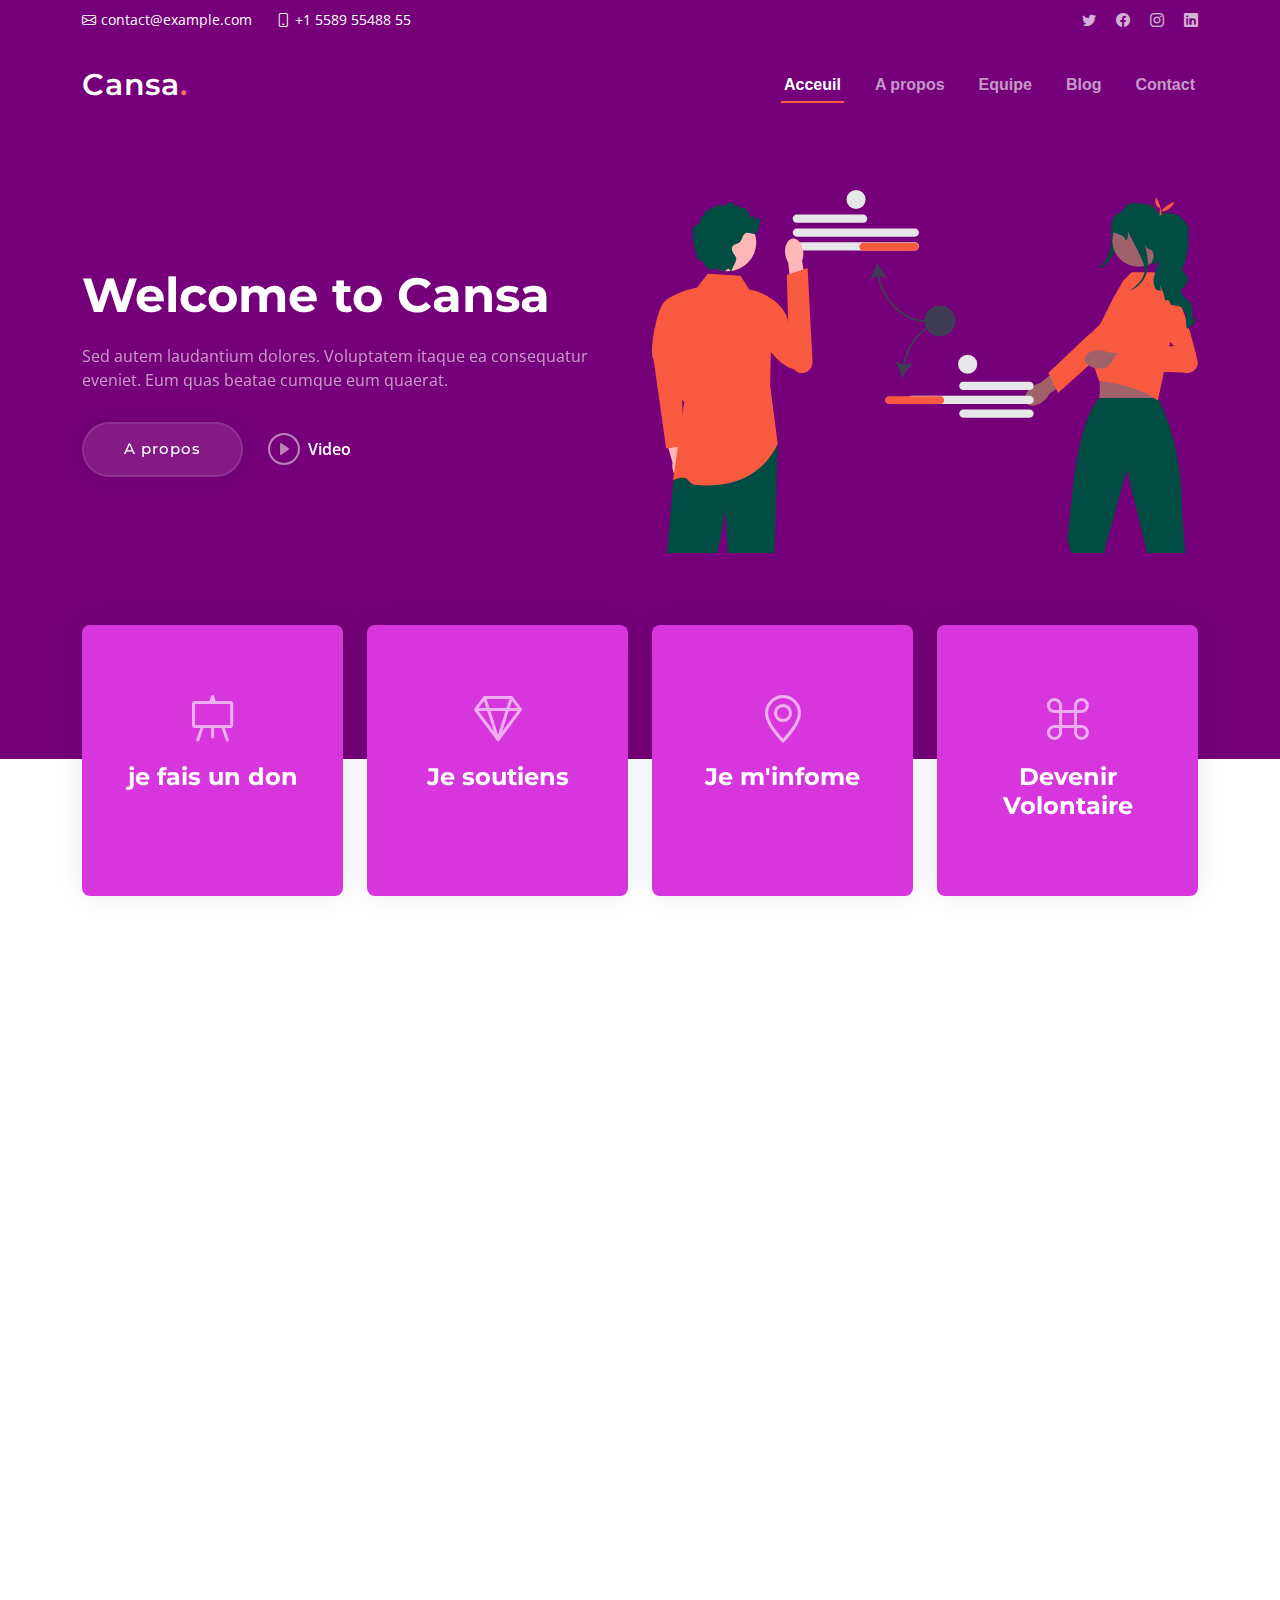
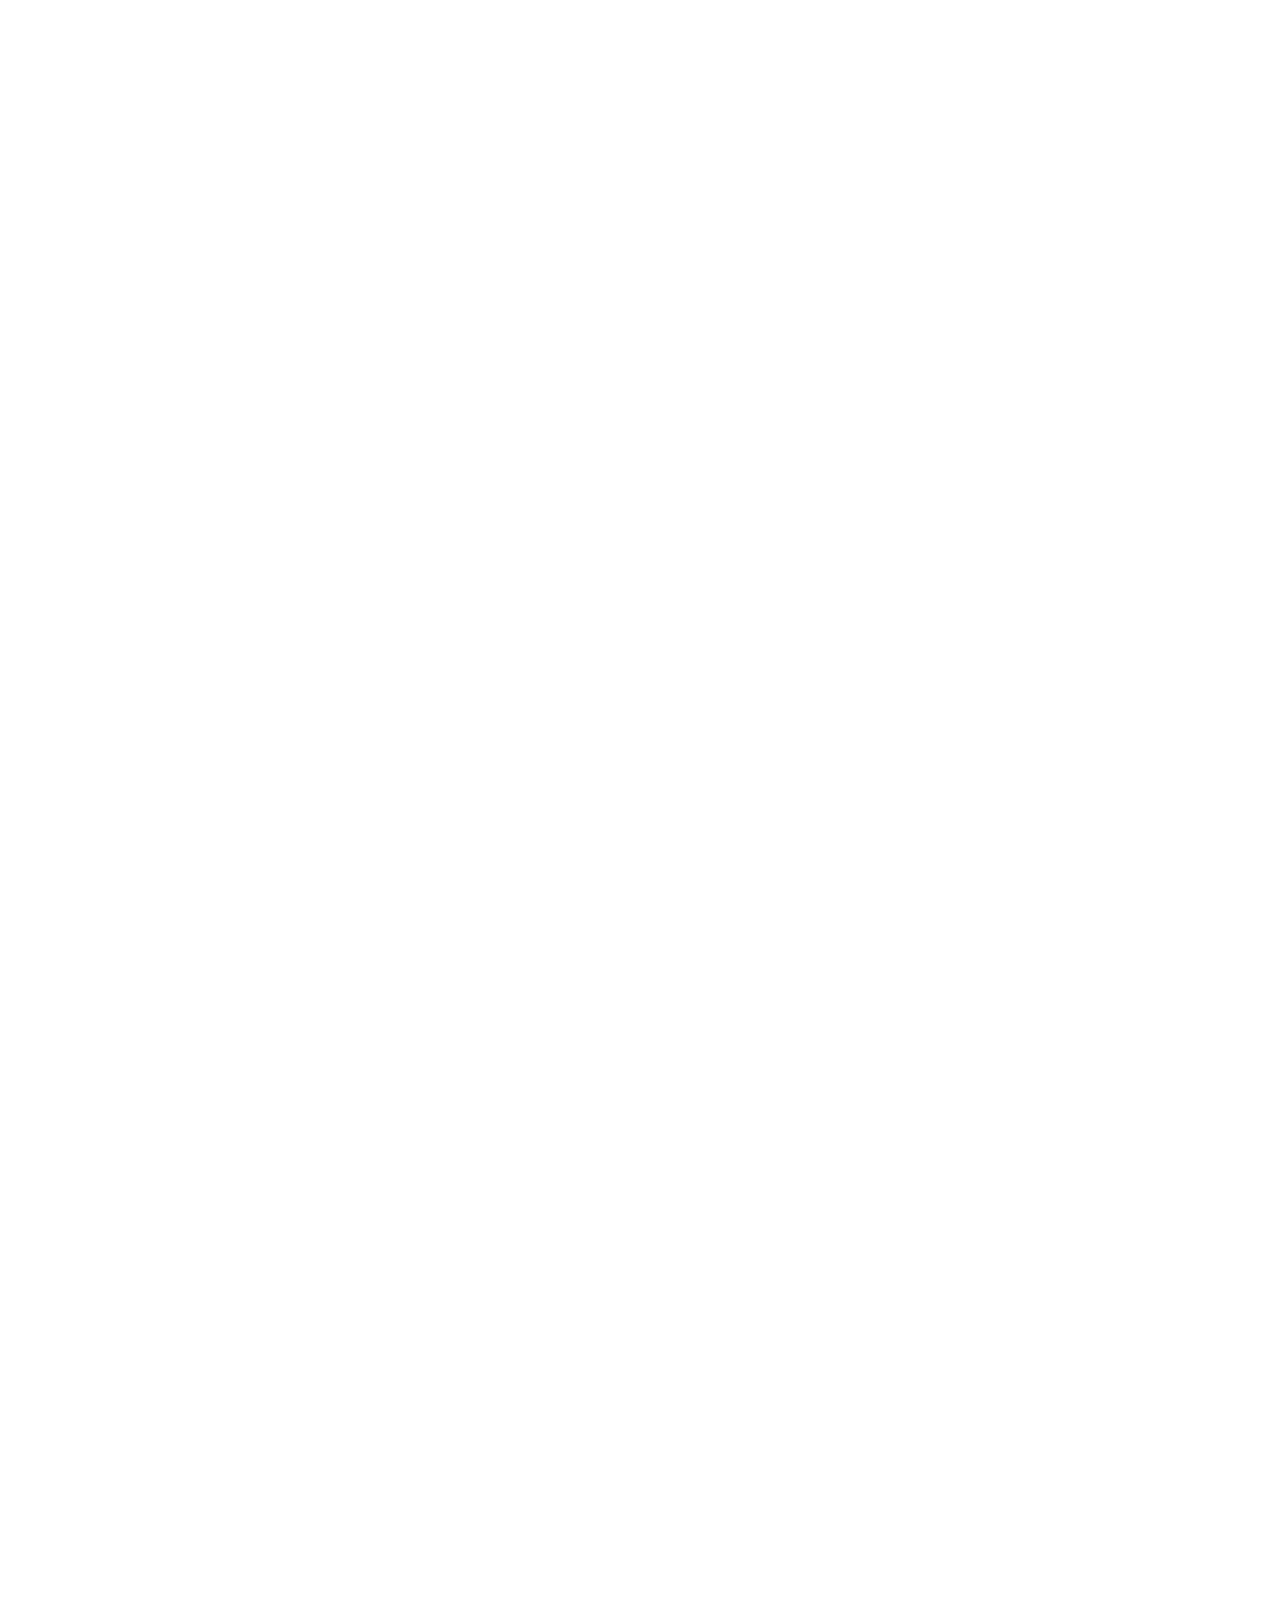
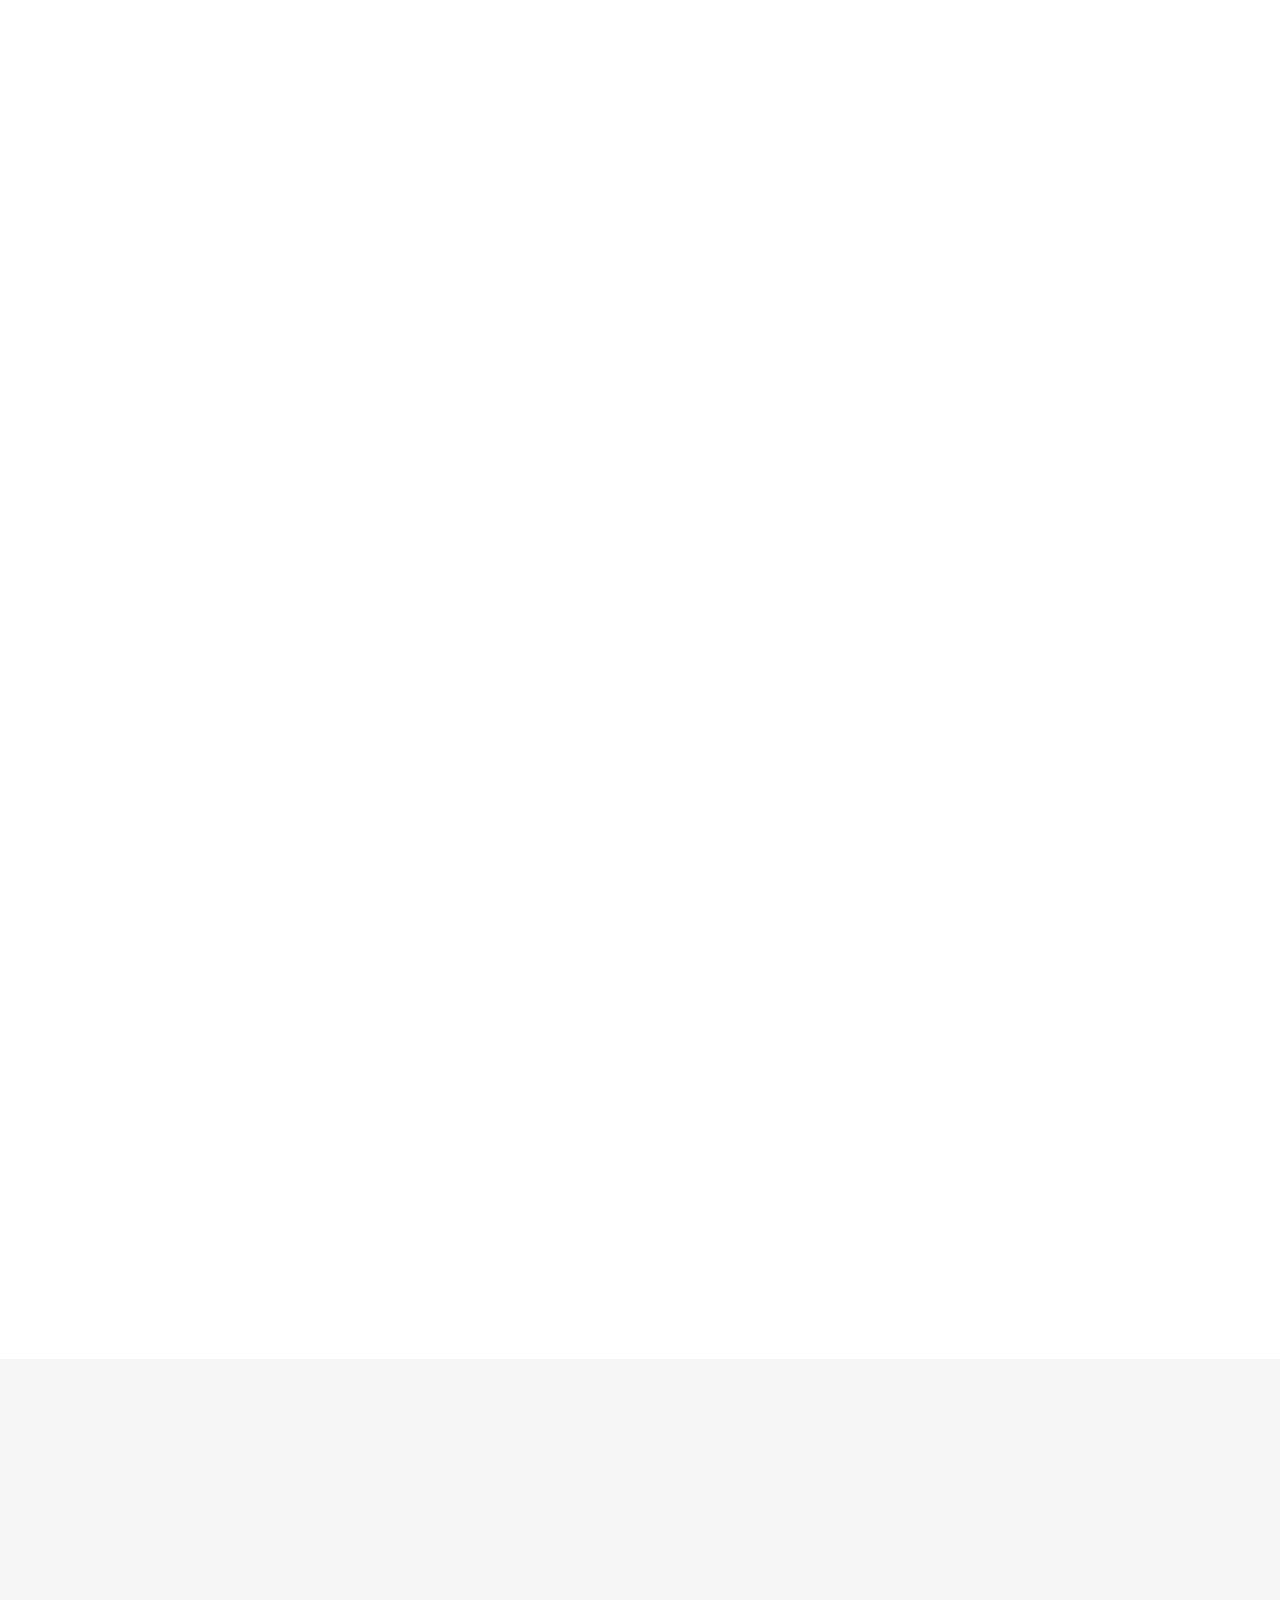
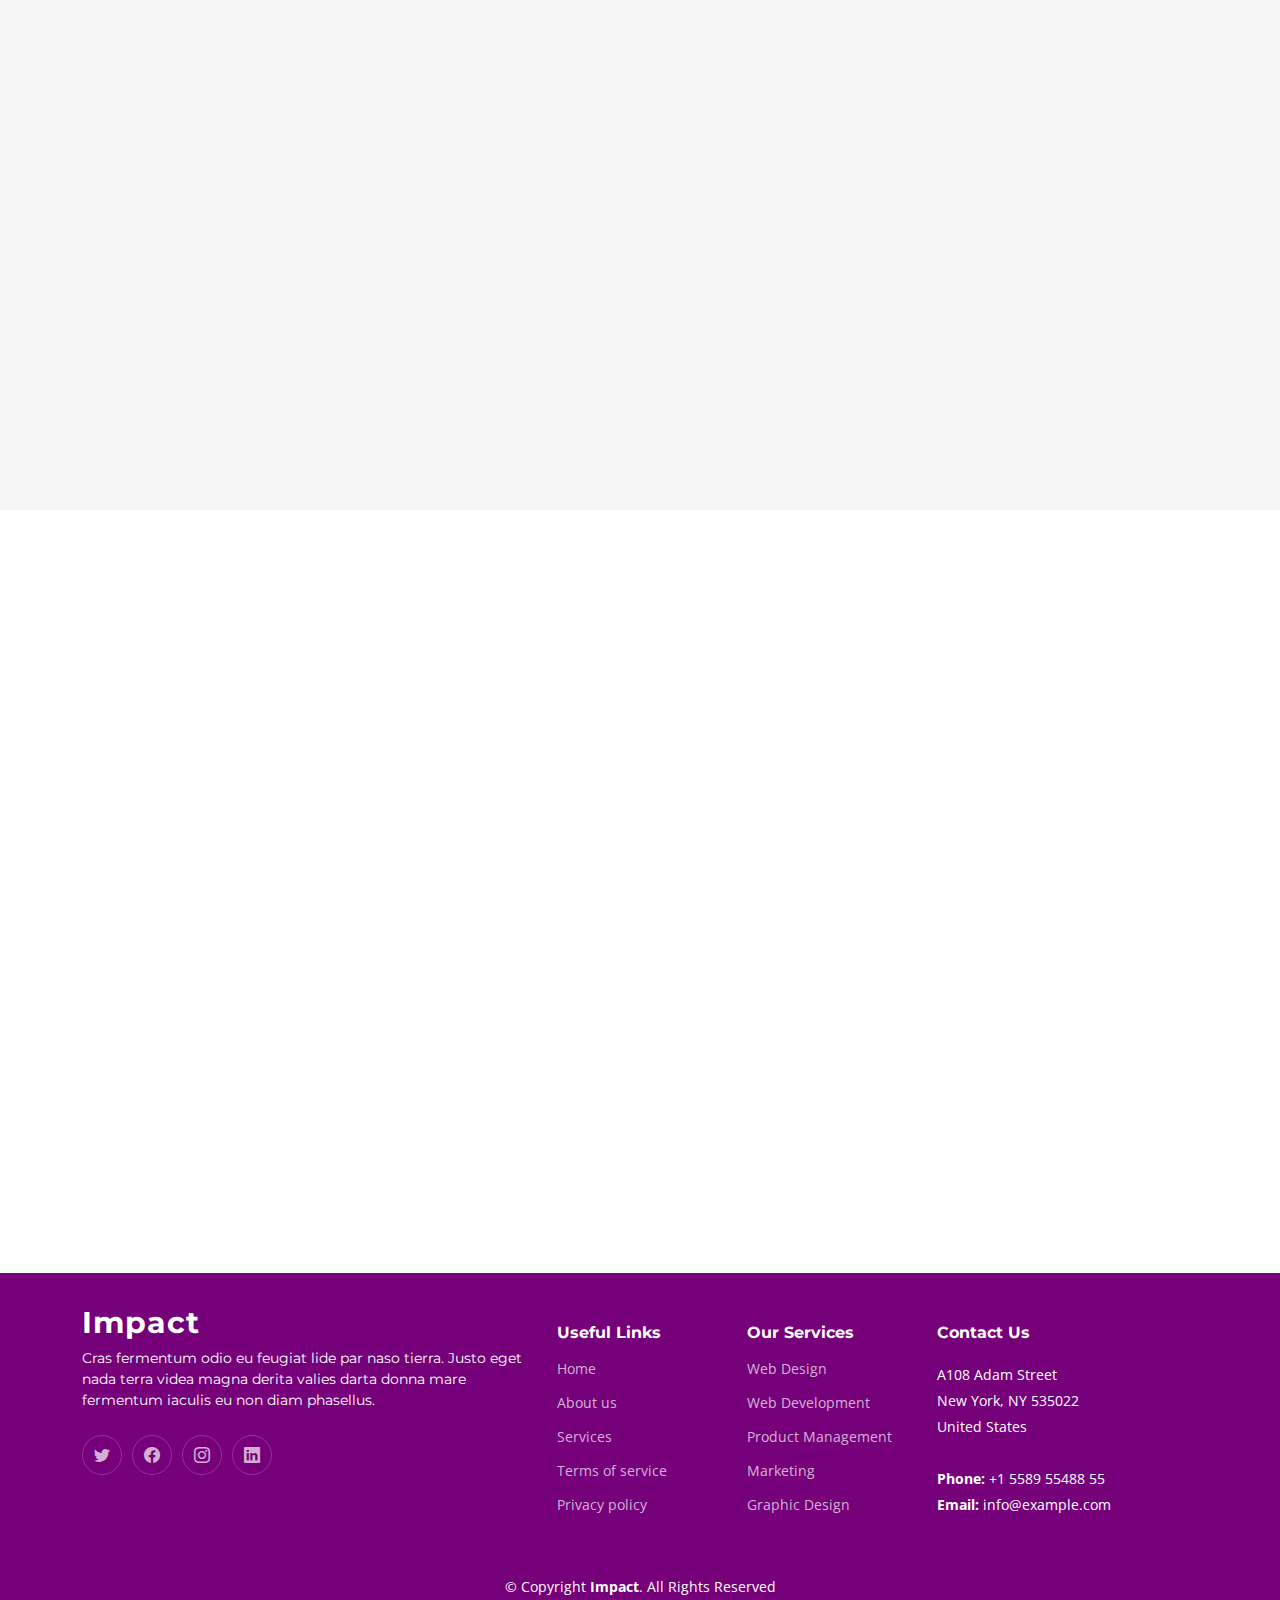
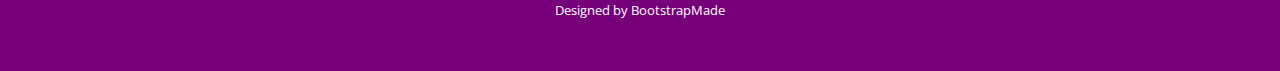
==== index.html @ a81fc1a3 "init" ====
<!DOCTYPE html>
<html lang="en">

<head>
  <meta charset="utf-8">
  <meta content="width=device-width, initial-scale=1.0" name="viewport">

  <title>cansa</title>
  <meta content="" name="description">
  <meta content="" name="keywords">

  <!-- Favicons -->
  <link href="assets/img/favicon.png" rel="icon">
  <link href="assets/img/apple-touch-icon.png" rel="apple-touch-icon">

  <!-- Google Fonts -->
  <link rel="preconnect" href="https://fonts.googleapis.com">
  <link rel="preconnect" href="https://fonts.gstatic.com" crossorigin>
  <link href="https://fonts.googleapis.com/css2?family=Open+Sans:ital,wght@0,300;0,400;0,500;0,600;0,700;1,300;1,400;1,600;1,700&family=Montserrat:ital,wght@0,300;0,400;0,500;0,600;0,700;1,300;1,400;1,500;1,600;1,700&family=Raleway:ital,wght@0,300;0,400;0,500;0,600;0,700;1,300;1,400;1,500;1,600;1,700&display=swap" rel="stylesheet">

  <!-- Vendor CSS Files -->
  <link href="assets/vendor/bootstrap/css/bootstrap.min.css" rel="stylesheet">
  <link href="assets/vendor/bootstrap-icons/bootstrap-icons.css" rel="stylesheet">
  <link href="assets/vendor/aos/aos.css" rel="stylesheet">
  <link href="assets/vendor/glightbox/css/glightbox.min.css" rel="stylesheet">
  <link href="assets/vendor/swiper/swiper-bundle.min.css" rel="stylesheet">

  <!-- Template Main CSS File -->
  <link href="assets/css/main.css" rel="stylesheet">

  <!-- =======================================================
  * Template Name: Impact - v1.1.1
  * Template URL: https://bootstrapmade.com/impact-bootstrap-business-website-template/
  * Author: BootstrapMade.com
  * License: https://bootstrapmade.com/license/
  ======================================================== -->
</head>

<body>

  <!-- ======= Header ======= -->
  <section id="topbar" class="topbar d-flex align-items-center">
    <div class="container d-flex justify-content-center justify-content-md-between">
      <div class="contact-info d-flex align-items-center">
        <i class="bi bi-envelope d-flex align-items-center"><a href="mailto:contact@example.com">contact@example.com</a></i>
        <i class="bi bi-phone d-flex align-items-center ms-4"><span>+1 5589 55488 55</span></i>
      </div>
      <div class="social-links d-none d-md-flex align-items-center">
        <a href="#" class="twitter"><i class="bi bi-twitter"></i></a>
        <a href="#" class="facebook"><i class="bi bi-facebook"></i></a>
        <a href="#" class="instagram"><i class="bi bi-instagram"></i></a>
        <a href="#" class="linkedin"><i class="bi bi-linkedin"></i></i></a>
      </div>
    </div>
  </section><!-- End Top Bar -->

  <header id="header" class="header d-flex align-items-center">

    <div class="container-fluid container-xl d-flex align-items-center justify-content-between">
      <a href="index.html" class="logo d-flex align-items-center">
        <!-- Uncomment the line below if you also wish to use an image logo -->
        <!-- <img src="assets/img/logo.png" alt=""> -->
        <h1>Cansa<span>.</span></h1>
      </a>
      <nav id="navbar" class="navbar">
        <ul>
          <li><a href="#hero">Acceuil</a></li>
          <li><a href="#about">A propos</a></li>
          <!-- <li><a href="#services">Services</a></li> -->
          <!-- <li><a href="#portfolio">Portfolio</a></li> -->
          <li><a href="#team">Equipe</a></li>
          <li><a href="blog.html">Blog</a></li>
          <!-- <li class="dropdown"><a href="#"><span>Drop Down</span> <i class="bi bi-chevron-down dropdown-indicator"></i></a>
            <ul>
              <li><a href="#">Drop Down 1</a></li>
              <li class="dropdown"><a href="#"><span>Deep Drop Down</span> <i class="bi bi-chevron-down dropdown-indicator"></i></a>
                <ul>
                  <li><a href="#">Deep Drop Down 1</a></li>
                  <li><a href="#">Deep Drop Down 2</a></li>
                  <li><a href="#">Deep Drop Down 3</a></li>
                  <li><a href="#">Deep Drop Down 4</a></li>
                  <li><a href="#">Deep Drop Down 5</a></li>
                </ul>
              </li>
              <li><a href="#">Drop Down 2</a></li>
              <li><a href="#">Drop Down 3</a></li>
              <li><a href="#">Drop Down 4</a></li>
            </ul>
          </li> -->
          <li><a href="#contact">Contact</a></li>
        </ul>
      </nav><!-- .navbar -->

      <i class="mobile-nav-toggle mobile-nav-show bi bi-list"></i>
      <i class="mobile-nav-toggle mobile-nav-hide d-none bi bi-x"></i>

    </div>
  </header>
  <!-- End Header -->
  <!-- End Header -->

  <!-- ======= Hero Section ======= -->
  <section id="hero" class="hero">
    <div class="container position-relative">
      <div class="row gy-5" data-aos="fade-in">
        <div class="col-lg-6 order-2 order-lg-1 d-flex flex-column justify-content-center text-center text-lg-start">
          <h2>Welcome to <span>Cansa</span></h2>
          <p>Sed autem laudantium dolores. Voluptatem itaque ea consequatur eveniet. Eum quas beatae cumque eum quaerat.</p>
          <div class="d-flex justify-content-center justify-content-lg-start">
            <a href="#about" class="btn-get-started">A propos</a>
            <a href="https://www.youtube.com/watch?v=LXb3EKWsInQ" class="glightbox btn-watch-video d-flex align-items-center"><i class="bi bi-play-circle"></i><span>Video</span></a>
          </div>
        </div>
        <div class="col-lg-6 order-1 order-lg-2">
          <img src="assets/img/hero-img.svg" class="img-fluid" alt="" data-aos="zoom-out" data-aos-delay="100">
        </div>
      </div>
    </div>

    <div class="icon-boxes position-relative">
      <div class="container position-relative">
        <div class="row gy-4 mt-5">

          <div class="col-xl-3 col-md-6" data-aos="fade-up" data-aos-delay="100">
            <div class="icon-box">
              <div class="icon"><i class="bi bi-easel"></i></div>
              <h4 class="title"><a href="" class="stretched-link">je fais un don</a></h4>
            </div>
          </div>
          <!--End Icon Box -->

          <div class="col-xl-3 col-md-6" data-aos="fade-up" data-aos-delay="200">
            <div class="icon-box">
              <div class="icon"><i class="bi bi-gem"></i></div>
              <h4 class="title"><a href="" class="stretched-link">Je soutiens </a></h4>
            </div>
          </div>
          <!--End Icon Box -->

          <div class="col-xl-3 col-md-6" data-aos="fade-up" data-aos-delay="300">
            <div class="icon-box">
              <div class="icon"><i class="bi bi-geo-alt"></i></div>
              <h4 class="title"><a href="" class="stretched-link">Je m'infome</a></h4>
            </div>
          </div>
          <!--End Icon Box -->

          <div class="col-xl-3 col-md-6" data-aos="fade-up" data-aos-delay="500">
            <div class="icon-box">
              <div class="icon"><i class="bi bi-command"></i></div>
              <h4 class="title"><a href="" class="stretched-link">Devenir Volontaire</a></h4>
            </div>
          </div>
          <!--End Icon Box -->

        </div>
      </div>
    </div>

    </div>
  </section>
  <!-- End Hero Section -->

  <main id="main">

    <!-- ======= About Us Section ======= -->
    <section id="about" class="about">
      <div class="container" data-aos="fade-up">

        <div class="section-header">
          <h2>A propos de nous </h2>
          <!-- <p>Aperiam dolorum et et wuia molestias qui eveniet numquam nihil porro incidunt dolores placeat sunt id nobis omnis tiledo stran delop</p> -->
        </div>

        <div class="row gy-4">
          <div class="col-lg-6">
            <h3>Voluptatem dignissimos provident quasi corporis</h3>
            <img src="assets/img/about.jpg" class="img-fluid rounded-4 mb-4" alt="">
            <p>Ut fugiat ut sunt quia veniam. Voluptate perferendis perspiciatis quod nisi et. Placeat debitis quia recusandae odit et consequatur voluptatem. Dignissimos pariatur consectetur fugiat voluptas ea.</p>
            <p>Temporibus nihil enim deserunt sed ea. Provident sit expedita aut cupiditate nihil vitae quo officia vel. Blanditiis eligendi possimus et in cum. Quidem eos ut sint rem veniam qui. Ut ut repellendus nobis tempore doloribus debitis explicabo similique sit. Accusantium sed ut omnis beatae neque deleniti repellendus.</p>
          </div>
          <div class="col-lg-6">
            <div class="content ps-0 ps-lg-5">
              <p class="fst-italic">
                Lorem ipsum dolor sit amet, consectetur adipiscing elit, sed do eiusmod tempor incididunt ut labore et dolore
                magna aliqua.
              </p>
              <ul>
                <li><i class="bi bi-check-circle-fill"></i> Ullamco laboris nisi ut aliquip ex ea commodo consequat.</li>
                <li><i class="bi bi-check-circle-fill"></i> Duis aute irure dolor in reprehenderit in voluptate velit.</li>
                <li><i class="bi bi-check-circle-fill"></i> Ullamco laboris nisi ut aliquip ex ea commodo consequat. Duis aute irure dolor in reprehenderit in voluptate trideta storacalaperda mastiro dolore eu fugiat nulla pariatur.</li>
              </ul>
              <p>
                Ullamco laboris nisi ut aliquip ex ea commodo consequat. Duis aute irure dolor in reprehenderit in voluptate
                velit esse cillum dolore eu fugiat nulla pariatur. Excepteur sint occaecat cupidatat non proident
              </p>

              <div class="position-relative mt-4">
                <img src="assets/img/about-2.jpg" class="img-fluid rounded-4" alt="">
                <a href="https://www.youtube.com/watch?v=LXb3EKWsInQ" class="glightbox play-btn"></a>
              </div>
            </div>
          </div>
        </div>

      </div>
    </section><!-- End About Us Section -->

    <!-- ======= Clients Section ======= -->
    <!-- <section id="clients" class="clients">
      <div class="container" data-aos="zoom-out">

        <div class="clients-slider swiper">
          <div class="swiper-wrapper align-items-center">
            <div class="swiper-slide"><img src="assets/img/clients/client-1.png" class="img-fluid" alt=""></div>
            <div class="swiper-slide"><img src="assets/img/clients/client-2.png" class="img-fluid" alt=""></div>
            <div class="swiper-slide"><img src="assets/img/clients/client-3.png" class="img-fluid" alt=""></div>
            <div class="swiper-slide"><img src="assets/img/clients/client-4.png" class="img-fluid" alt=""></div>
            <div class="swiper-slide"><img src="assets/img/clients/client-5.png" class="img-fluid" alt=""></div>
            <div class="swiper-slide"><img src="assets/img/clients/client-6.png" class="img-fluid" alt=""></div>
            <div class="swiper-slide"><img src="assets/img/clients/client-7.png" class="img-fluid" alt=""></div>
            <div class="swiper-slide"><img src="assets/img/clients/client-8.png" class="img-fluid" alt=""></div>
          </div>
        </div>

      </div>
    </section> -->
    <!-- End Clients Section -->

    <!-- ======= Stats Counter Section ======= -->
    <!-- <section id="stats-counter" class="stats-counter">
      <div class="container" data-aos="fade-up">

        <div class="row gy-4 align-items-center">

          <div class="col-lg-6">
            <img src="assets/img/stats-img.svg" alt="" class="img-fluid">
          </div>

          <div class="col-lg-6">

            <div class="stats-item d-flex align-items-center">
              <span data-purecounter-start="0" data-purecounter-end="232" data-purecounter-duration="1" class="purecounter"></span>
              <p><strong>Happy Clients</strong> consequuntur quae diredo para mesta</p>
            </div>
          

            <div class="stats-item d-flex align-items-center">
              <span data-purecounter-start="0" data-purecounter-end="521" data-purecounter-duration="1" class="purecounter"></span>
              <p><strong>Projects</strong> adipisci atque cum quia aut</p>
            </div>

            <div class="stats-item d-flex align-items-center">
              <span data-purecounter-start="0" data-purecounter-end="453" data-purecounter-duration="1" class="purecounter"></span>
              <p><strong>Hours Of Support</strong> aut commodi quaerat</p>
            </div>

          </div>

        </div>

      </div>
    </section> -->

    <!-- ======= Call To Action Section ======= -->
    <section id="call-to-action" class="call-to-action">
      <div class="container text-center" data-aos="zoom-out">
        <a href="https://www.youtube.com/watch?v=LXb3EKWsInQ" class="glightbox play-btn"></a>
        <h3>Call To Action</h3>
        <p> Duis aute irure dolor in reprehenderit in voluptate velit esse cillum dolore eu fugiat nulla pariatur. Excepteur sint occaecat cupidatat non proident, sunt in culpa qui officia deserunt mollit anim id est laborum.</p>
        <a class="cta-btn" href="#">Call To Action</a>
      </div>
    </section><!-- End Call To Action Section -->

    <!-- ======= Our Services Section ======= -->
    <!-- <section id="services" class="services sections-bg">
      <div class="container" data-aos="fade-up">

        <div class="section-header">
          <h2>Our Services</h2>
          <p>Aperiam dolorum et et wuia molestias qui eveniet numquam nihil porro incidunt dolores placeat sunt id nobis omnis tiledo stran delop</p>
        </div>

        <div class="row gy-4" data-aos="fade-up" data-aos-delay="100">

          <div class="col-lg-4 col-md-6">
            <div class="service-item  position-relative">
              <div class="icon">
                <i class="bi bi-activity"></i>
              </div>
              <h3>Nesciunt Mete</h3>
              <p>Provident nihil minus qui consequatur non omnis maiores. Eos accusantium minus dolores iure perferendis tempore et consequatur.</p>
              <a href="#" class="readmore stretched-link">Read more <i class="bi bi-arrow-right"></i></a>
            </div>
          </div>

          <div class="col-lg-4 col-md-6">
            <div class="service-item position-relative">
              <div class="icon">
                <i class="bi bi-broadcast"></i>
              </div>
              <h3>Eosle Commodi</h3>
              <p>Ut autem aut autem non a. Sint sint sit facilis nam iusto sint. Libero corrupti neque eum hic non ut nesciunt dolorem.</p>
              <a href="#" class="readmore stretched-link">Read more <i class="bi bi-arrow-right"></i></a>
            </div>
          </div>

          <div class="col-lg-4 col-md-6">
            <div class="service-item position-relative">
              <div class="icon">
                <i class="bi bi-easel"></i>
              </div>
              <h3>Ledo Markt</h3>
              <p>Ut excepturi voluptatem nisi sed. Quidem fuga consequatur. Minus ea aut. Vel qui id voluptas adipisci eos earum corrupti.</p>
              <a href="#" class="readmore stretched-link">Read more <i class="bi bi-arrow-right"></i></a>
            </div>
          </div>

          <div class="col-lg-4 col-md-6">
            <div class="service-item position-relative">
              <div class="icon">
                <i class="bi bi-bounding-box-circles"></i>
              </div>
              <h3>Asperiores Commodit</h3>
              <p>Non et temporibus minus omnis sed dolor esse consequatur. Cupiditate sed error ea fuga sit provident adipisci neque.</p>
              <a href="#" class="readmore stretched-link">Read more <i class="bi bi-arrow-right"></i></a>
            </div>
          </div>

          <div class="col-lg-4 col-md-6">
            <div class="service-item position-relative">
              <div class="icon">
                <i class="bi bi-calendar4-week"></i>
              </div>
              <h3>Velit Doloremque</h3>
              <p>Cumque et suscipit saepe. Est maiores autem enim facilis ut aut ipsam corporis aut. Sed animi at autem alias eius labore.</p>
              <a href="#" class="readmore stretched-link">Read more <i class="bi bi-arrow-right"></i></a>
            </div>
          </div>

          <div class="col-lg-4 col-md-6">
            <div class="service-item position-relative">
              <div class="icon">
                <i class="bi bi-chat-square-text"></i>
              </div>
              <h3>Dolori Architecto</h3>
              <p>Hic molestias ea quibusdam eos. Fugiat enim doloremque aut neque non et debitis iure. Corrupti recusandae ducimus enim.</p>
              <a href="#" class="readmore stretched-link">Read more <i class="bi bi-arrow-right"></i></a>
            </div>
          </div>

        </div>

      </div>
    </section> -->
    <!-- End Our Services Section -->

    <!-- ======= Testimonials Section ======= -->
    <section id="testimonials" class="testimonials">
      <div class="container" data-aos="fade-up">

        <div class="section-header">
          <h2>Témoignages</h2>
          <p>Voluptatem quibusdam ut ullam perferendis repellat non ut consequuntur est eveniet deleniti fignissimos eos quam</p>
        </div>

        <div class="slides-3 swiper" data-aos="fade-up" data-aos-delay="100">
          <div class="swiper-wrapper">

            <div class="swiper-slide">
              <div class="testimonial-wrap">
                <div class="testimonial-item">
                  <div class="d-flex align-items-center">
                    <img src="assets/img/testimonials/testimonials-1.jpg" class="testimonial-img flex-shrink-0" alt="">
                    <div>
                      <h3>Saul Goodman</h3>
                      <h4>Ceo &amp; Founder</h4>
                      <div class="stars">
                        <i class="bi bi-star-fill"></i><i class="bi bi-star-fill"></i><i class="bi bi-star-fill"></i><i class="bi bi-star-fill"></i><i class="bi bi-star-fill"></i>
                      </div>
                    </div>
                  </div>
                  <p>
                    <i class="bi bi-quote quote-icon-left"></i>
                    Proin iaculis purus consequat sem cure digni ssim donec porttitora entum suscipit rhoncus. Accusantium quam, ultricies eget id, aliquam eget nibh et. Maecen aliquam, risus at semper.
                    <i class="bi bi-quote quote-icon-right"></i>
                  </p>
                </div>
              </div>
            </div><!-- End testimonial item -->

            <div class="swiper-slide">
              <div class="testimonial-wrap">
                <div class="testimonial-item">
                  <div class="d-flex align-items-center">
                    <img src="assets/img/testimonials/testimonials-2.jpg" class="testimonial-img flex-shrink-0" alt="">
                    <div>
                      <h3>Sara Wilsson</h3>
                      <h4>Designer</h4>
                      <div class="stars">
                        <i class="bi bi-star-fill"></i><i class="bi bi-star-fill"></i><i class="bi bi-star-fill"></i><i class="bi bi-star-fill"></i><i class="bi bi-star-fill"></i>
                      </div>
                    </div>
                  </div>
                  <p>
                    <i class="bi bi-quote quote-icon-left"></i>
                    Export tempor illum tamen malis malis eram quae irure esse labore quem cillum quid cillum eram malis quorum velit fore eram velit sunt aliqua noster fugiat irure amet legam anim culpa.
                    <i class="bi bi-quote quote-icon-right"></i>
                  </p>
                </div>
              </div>
            </div><!-- End testimonial item -->

            <div class="swiper-slide">
              <div class="testimonial-wrap">
                <div class="testimonial-item">
                  <div class="d-flex align-items-center">
                    <img src="assets/img/testimonials/testimonials-3.jpg" class="testimonial-img flex-shrink-0" alt="">
                    <div>
                      <h3>Jena Karlis</h3>
                      <h4>Store Owner</h4>
                      <div class="stars">
                        <i class="bi bi-star-fill"></i><i class="bi bi-star-fill"></i><i class="bi bi-star-fill"></i><i class="bi bi-star-fill"></i><i class="bi bi-star-fill"></i>
                      </div>
                    </div>
                  </div>
                  <p>
                    <i class="bi bi-quote quote-icon-left"></i>
                    Enim nisi quem export duis labore cillum quae magna enim sint quorum nulla quem veniam duis minim tempor labore quem eram duis noster aute amet eram fore quis sint minim.
                    <i class="bi bi-quote quote-icon-right"></i>
                  </p>
                </div>
              </div>
            </div><!-- End testimonial item -->

            <div class="swiper-slide">
              <div class="testimonial-wrap">
                <div class="testimonial-item">
                  <div class="d-flex align-items-center">
                    <img src="assets/img/testimonials/testimonials-4.jpg" class="testimonial-img flex-shrink-0" alt="">
                    <div>
                      <h3>Matt Brandon</h3>
                      <h4>Freelancer</h4>
                      <div class="stars">
                        <i class="bi bi-star-fill"></i><i class="bi bi-star-fill"></i><i class="bi bi-star-fill"></i><i class="bi bi-star-fill"></i><i class="bi bi-star-fill"></i>
                      </div>
                    </div>
                  </div>
                  <p>
                    <i class="bi bi-quote quote-icon-left"></i>
                    Fugiat enim eram quae cillum dolore dolor amet nulla culpa multos export minim fugiat minim velit minim dolor enim duis veniam ipsum anim magna sunt elit fore quem dolore.
                    <i class="bi bi-quote quote-icon-right"></i>
                  </p>
                </div>
              </div>
            </div><!-- End testimonial item -->

            <div class="swiper-slide">
              <div class="testimonial-wrap">
                <div class="testimonial-item">
                  <div class="d-flex align-items-center">
                    <img src="assets/img/testimonials/testimonials-5.jpg" class="testimonial-img flex-shrink-0" alt="">
                    <div>
                      <h3>John Larson</h3>
                      <h4>Entrepreneur</h4>
                      <div class="stars">
                        <i class="bi bi-star-fill"></i><i class="bi bi-star-fill"></i><i class="bi bi-star-fill"></i><i class="bi bi-star-fill"></i><i class="bi bi-star-fill"></i>
                      </div>
                    </div>
                  </div>
                  <p>
                    <i class="bi bi-quote quote-icon-left"></i>
                    Quis quorum aliqua sint quem legam fore sunt eram irure aliqua veniam tempor noster veniam enim culpa labore duis sunt culpa nulla illum cillum fugiat legam esse veniam culpa fore.
                    <i class="bi bi-quote quote-icon-right"></i>
                  </p>
                </div>
              </div>
            </div><!-- End testimonial item -->

          </div>
          <div class="swiper-pagination"></div>
        </div>

      </div>
    </section><!-- End Testimonials Section -->

  

    <!-- ======= Our Team Section ======= -->
    <section id="team" class="team">
      <div class="container" data-aos="fade-up">

        <div class="section-header">
          <h2>Equipe</h2>
          <p>Nulla dolorum nulla nesciunt rerum facere sed ut inventore quam porro nihil id ratione ea sunt quis dolorem dolore earum</p>
        </div>

        <div class="row gy-4">

          <div class="col-xl-3 col-md-6 d-flex" data-aos="fade-up" data-aos-delay="100">
            <div class="member">
              <img src="assets/img/team/team-1.jpg" class="img-fluid" alt="">
              <h4>Walter White</h4>
              <span>Web Development</span>
              <div class="social">
                <a href=""><i class="bi bi-twitter"></i></a>
                <a href=""><i class="bi bi-facebook"></i></a>
                <a href=""><i class="bi bi-instagram"></i></a>
                <a href=""><i class="bi bi-linkedin"></i></a>
              </div>
            </div>
          </div><!-- End Team Member -->

          <div class="col-xl-3 col-md-6 d-flex" data-aos="fade-up" data-aos-delay="200">
            <div class="member">
              <img src="assets/img/team/team-2.jpg" class="img-fluid" alt="">
              <h4>Sarah Jhinson</h4>
              <span>Marketing</span>
              <div class="social">
                <a href=""><i class="bi bi-twitter"></i></a>
                <a href=""><i class="bi bi-facebook"></i></a>
                <a href=""><i class="bi bi-instagram"></i></a>
                <a href=""><i class="bi bi-linkedin"></i></a>
              </div>
            </div>
          </div><!-- End Team Member -->

          <div class="col-xl-3 col-md-6 d-flex" data-aos="fade-up" data-aos-delay="300">
            <div class="member">
              <img src="assets/img/team/team-3.jpg" class="img-fluid" alt="">
              <h4>William Anderson</h4>
              <span>Content</span>
              <div class="social">
                <a href=""><i class="bi bi-twitter"></i></a>
                <a href=""><i class="bi bi-facebook"></i></a>
                <a href=""><i class="bi bi-instagram"></i></a>
                <a href=""><i class="bi bi-linkedin"></i></a>
              </div>
            </div>
          </div><!-- End Team Member -->

          <div class="col-xl-3 col-md-6 d-flex" data-aos="fade-up" data-aos-delay="400">
            <div class="member">
              <img src="assets/img/team/team-4.jpg" class="img-fluid" alt="">
              <h4>Amanda Jepson</h4>
              <span>Accountant</span>
              <div class="social">
                <a href=""><i class="bi bi-twitter"></i></a>
                <a href=""><i class="bi bi-facebook"></i></a>
                <a href=""><i class="bi bi-instagram"></i></a>
                <a href=""><i class="bi bi-linkedin"></i></a>
              </div>
            </div>
          </div><!-- End Team Member -->

        </div>

      </div>
    </section><!-- End Our Team Section -->



    <!-- ======= Frequently Asked Questions Section ======= -->
    <section id="faq" class="faq">
      <div class="container" data-aos="fade-up">

        <div class="row gy-4">

          <div class="col-lg-4">
            <div class="content px-xl-5">
              <h3>Frequently Asked <strong>Questions</strong></h3>
              <p>
                Lorem ipsum dolor sit amet, consectetur adipiscing elit, sed do eiusmod tempor incididunt ut labore et dolore magna aliqua. Duis aute irure dolor in reprehenderit
              </p>
            </div>
          </div>

          <div class="col-lg-8">

            <div class="accordion accordion-flush" id="faqlist" data-aos="fade-up" data-aos-delay="100">

              <div class="accordion-item">
                <h3 class="accordion-header">
                  <button class="accordion-button collapsed" type="button" data-bs-toggle="collapse" data-bs-target="#faq-content-1">
                    <span class="num">1.</span>
                    Non consectetur a erat nam at lectus urna duis?
                  </button>
                </h3>
                <div id="faq-content-1" class="accordion-collapse collapse" data-bs-parent="#faqlist">
                  <div class="accordion-body">
                    Feugiat pretium nibh ipsum consequat. Tempus iaculis urna id volutpat lacus laoreet non curabitur gravida. Venenatis lectus magna fringilla urna porttitor rhoncus dolor purus non.
                  </div>
                </div>
              </div><!-- # Faq item-->

              <div class="accordion-item">
                <h3 class="accordion-header">
                  <button class="accordion-button collapsed" type="button" data-bs-toggle="collapse" data-bs-target="#faq-content-2">
                    <span class="num">2.</span>
                    Feugiat scelerisque varius morbi enim nunc faucibus a pellentesque?
                  </button>
                </h3>
                <div id="faq-content-2" class="accordion-collapse collapse" data-bs-parent="#faqlist">
                  <div class="accordion-body">
                    Dolor sit amet consectetur adipiscing elit pellentesque habitant morbi. Id interdum velit laoreet id donec ultrices. Fringilla phasellus faucibus scelerisque eleifend donec pretium. Est pellentesque elit ullamcorper dignissim. Mauris ultrices eros in cursus turpis massa tincidunt dui.
                  </div>
                </div>
              </div><!-- # Faq item-->

              <div class="accordion-item">
                <h3 class="accordion-header">
                  <button class="accordion-button collapsed" type="button" data-bs-toggle="collapse" data-bs-target="#faq-content-3">
                    <span class="num">3.</span>
                    Dolor sit amet consectetur adipiscing elit pellentesque habitant morbi?
                  </button>
                </h3>
                <div id="faq-content-3" class="accordion-collapse collapse" data-bs-parent="#faqlist">
                  <div class="accordion-body">
                    Eleifend mi in nulla posuere sollicitudin aliquam ultrices sagittis orci. Faucibus pulvinar elementum integer enim. Sem nulla pharetra diam sit amet nisl suscipit. Rutrum tellus pellentesque eu tincidunt. Lectus urna duis convallis convallis tellus. Urna molestie at elementum eu facilisis sed odio morbi quis
                  </div>
                </div>
              </div><!-- # Faq item-->

              <div class="accordion-item">
                <h3 class="accordion-header">
                  <button class="accordion-button collapsed" type="button" data-bs-toggle="collapse" data-bs-target="#faq-content-4">
                    <span class="num">4.</span>
                    Ac odio tempor orci dapibus. Aliquam eleifend mi in nulla?
                  </button>
                </h3>
                <div id="faq-content-4" class="accordion-collapse collapse" data-bs-parent="#faqlist">
                  <div class="accordion-body">
                    Dolor sit amet consectetur adipiscing elit pellentesque habitant morbi. Id interdum velit laoreet id donec ultrices. Fringilla phasellus faucibus scelerisque eleifend donec pretium. Est pellentesque elit ullamcorper dignissim. Mauris ultrices eros in cursus turpis massa tincidunt dui.
                  </div>
                </div>
              </div><!-- # Faq item-->

              <div class="accordion-item">
                <h3 class="accordion-header">
                  <button class="accordion-button collapsed" type="button" data-bs-toggle="collapse" data-bs-target="#faq-content-5">
                    <span class="num">5.</span>
                    Tempus quam pellentesque nec nam aliquam sem et tortor consequat?
                  </button>
                </h3>
                <div id="faq-content-5" class="accordion-collapse collapse" data-bs-parent="#faqlist">
                  <div class="accordion-body">
                    Molestie a iaculis at erat pellentesque adipiscing commodo. Dignissim suspendisse in est ante in. Nunc vel risus commodo viverra maecenas accumsan. Sit amet nisl suscipit adipiscing bibendum est. Purus gravida quis blandit turpis cursus in
                  </div>
                </div>
              </div><!-- # Faq item-->

            </div>

          </div>
        </div>

      </div>
    </section><!-- End Frequently Asked Questions Section -->

    <!-- ======= Recent Blog Posts Section ======= -->
    <section id="recent-posts" class="recent-posts sections-bg">
      <div class="container" data-aos="fade-up">

        <div class="section-header">
          <h2>Recent Blog Posts</h2>
          <p>Consequatur libero assumenda est voluptatem est quidem illum et officia imilique qui vel architecto accusamus fugit aut qui distinctio</p>
        </div>

        <div class="row gy-4">

          <div class="col-xl-4 col-md-6">
            <article>

              <div class="post-img">
                <img src="assets/img/blog/blog-1.jpg" alt="" class="img-fluid">
              </div>

              <p class="post-category">Politics</p>

              <h2 class="title">
                <a href="blog-details.html">Dolorum optio tempore voluptas dignissimos</a>
              </h2>

              <div class="d-flex align-items-center">
                <img src="assets/img/blog/blog-author.jpg" alt="" class="img-fluid post-author-img flex-shrink-0">
                <div class="post-meta">
                  <p class="post-author">Maria Doe</p>
                  <p class="post-date">
                    <time datetime="2022-01-01">Jan 1, 2022</time>
                  </p>
                </div>
              </div>

            </article>
          </div><!-- End post list item -->

          <div class="col-xl-4 col-md-6">
            <article>

              <div class="post-img">
                <img src="assets/img/blog/blog-2.jpg" alt="" class="img-fluid">
              </div>

              <p class="post-category">Sports</p>

              <h2 class="title">
                <a href="blog-details.html">Nisi magni odit consequatur autem nulla dolorem</a>
              </h2>

              <div class="d-flex align-items-center">
                <img src="assets/img/blog/blog-author-2.jpg" alt="" class="img-fluid post-author-img flex-shrink-0">
                <div class="post-meta">
                  <p class="post-author">Allisa Mayer</p>
                  <p class="post-date">
                    <time datetime="2022-01-01">Jun 5, 2022</time>
                  </p>
                </div>
              </div>

            </article>
          </div><!-- End post list item -->

          <div class="col-xl-4 col-md-6">
            <article>

              <div class="post-img">
                <img src="assets/img/blog/blog-3.jpg" alt="" class="img-fluid">
              </div>

              <p class="post-category">Entertainment</p>

              <h2 class="title">
                <a href="blog-details.html">Possimus soluta ut id suscipit ea ut in quo quia et soluta</a>
              </h2>

              <div class="d-flex align-items-center">
                <img src="assets/img/blog/blog-author-3.jpg" alt="" class="img-fluid post-author-img flex-shrink-0">
                <div class="post-meta">
                  <p class="post-author">Mark Dower</p>
                  <p class="post-date">
                    <time datetime="2022-01-01">Jun 22, 2022</time>
                  </p>
                </div>
              </div>

            </article>
          </div><!-- End post list item -->

        </div><!-- End recent posts list -->

      </div>
    </section><!-- End Recent Blog Posts Section -->

    <!-- ======= Contact Section ======= -->
    <section id="contact" class="contact">
      <div class="container" data-aos="fade-up">

        <div class="section-header">
          <h2>Contact</h2>
          <p>Nulla dolorum nulla nesciunt rerum facere sed ut inventore quam porro nihil id ratione ea sunt quis dolorem dolore earum</p>
        </div>

        <div class="row gx-lg-0 gy-4">

          <div class="col-lg-4">

            <div class="info-container d-flex flex-column align-items-center justify-content-center">
              <div class="info-item d-flex">
                <i class="bi bi-geo-alt flex-shrink-0"></i>
                <div>
                  <h4>Location:</h4>
                  <p>A108 Adam Street, New York, NY 535022</p>
                </div>
              </div><!-- End Info Item -->

              <div class="info-item d-flex">
                <i class="bi bi-envelope flex-shrink-0"></i>
                <div>
                  <h4>Email:</h4>
                  <p>info@example.com</p>
                </div>
              </div><!-- End Info Item -->

              <div class="info-item d-flex">
                <i class="bi bi-phone flex-shrink-0"></i>
                <div>
                  <h4>Call:</h4>
                  <p>+1 5589 55488 55</p>
                </div>
              </div><!-- End Info Item -->

              <div class="info-item d-flex">
                <i class="bi bi-clock flex-shrink-0"></i>
                <div>
                  <h4>Open Hours:</h4>
                  <p>Mon-Sat: 11AM - 23PM</p>
                </div>
              </div><!-- End Info Item -->
            </div>

          </div>

          <div class="col-lg-8">
            <form action="forms/contact.php" method="post" role="form" class="php-email-form">
              <div class="row">
                <div class="col-md-6 form-group">
                  <input type="text" name="name" class="form-control" id="name" placeholder="Your Name" required>
                </div>
                <div class="col-md-6 form-group mt-3 mt-md-0">
                  <input type="email" class="form-control" name="email" id="email" placeholder="Your Email" required>
                </div>
              </div>
              <div class="form-group mt-3">
                <input type="text" class="form-control" name="subject" id="subject" placeholder="Subject" required>
              </div>
              <div class="form-group mt-3">
                <textarea class="form-control" name="message" rows="7" placeholder="Message" required></textarea>
              </div>
              <div class="my-3">
                <div class="loading">Loading</div>
                <div class="error-message"></div>
                <div class="sent-message">Your message has been sent. Thank you!</div>
              </div>
              <div class="text-center"><button type="submit">Send Message</button></div>
            </form>
          </div><!-- End Contact Form -->

        </div>

      </div>
    </section><!-- End Contact Section -->

  </main><!-- End #main -->

  <!-- ======= Footer ======= -->
  <footer id="footer" class="footer">

    <div class="container">
      <div class="row gy-4">
        <div class="col-lg-5 col-md-12 footer-info">
          <a href="index.html" class="logo d-flex align-items-center">
            <span>Impact</span>
          </a>
          <p>Cras fermentum odio eu feugiat lide par naso tierra. Justo eget nada terra videa magna derita valies darta donna mare fermentum iaculis eu non diam phasellus.</p>
          <div class="social-links d-flex mt-4">
            <a href="#" class="twitter"><i class="bi bi-twitter"></i></a>
            <a href="#" class="facebook"><i class="bi bi-facebook"></i></a>
            <a href="#" class="instagram"><i class="bi bi-instagram"></i></a>
            <a href="#" class="linkedin"><i class="bi bi-linkedin"></i></a>
          </div>
        </div>

        <div class="col-lg-2 col-6 footer-links">
          <h4>Useful Links</h4>
          <ul>
            <li><a href="#">Home</a></li>
            <li><a href="#">About us</a></li>
            <li><a href="#">Services</a></li>
            <li><a href="#">Terms of service</a></li>
            <li><a href="#">Privacy policy</a></li>
          </ul>
        </div>

        <div class="col-lg-2 col-6 footer-links">
          <h4>Our Services</h4>
          <ul>
            <li><a href="#">Web Design</a></li>
            <li><a href="#">Web Development</a></li>
            <li><a href="#">Product Management</a></li>
            <li><a href="#">Marketing</a></li>
            <li><a href="#">Graphic Design</a></li>
          </ul>
        </div>

        <div class="col-lg-3 col-md-12 footer-contact text-center text-md-start">
          <h4>Contact Us</h4>
          <p>
            A108 Adam Street <br>
            New York, NY 535022<br>
            United States <br><br>
            <strong>Phone:</strong> +1 5589 55488 55<br>
            <strong>Email:</strong> info@example.com<br>
          </p>

        </div>

      </div>
    </div>

    <div class="container mt-4">
      <div class="copyright">
        &copy; Copyright <strong><span>Impact</span></strong>. All Rights Reserved
      </div>
      <div class="credits">
        <!-- All the links in the footer should remain intact. -->
        <!-- You can delete the links only if you purchased the pro version. -->
        <!-- Licensing information: https://bootstrapmade.com/license/ -->
        <!-- Purchase the pro version with working PHP/AJAX contact form: https://bootstrapmade.com/impact-bootstrap-business-website-template/ -->
        Designed by <a href="https://bootstrapmade.com/">BootstrapMade</a>
      </div>
    </div>

  </footer><!-- End Footer -->
  <!-- End Footer -->

  <a href="#" class="scroll-top d-flex align-items-center justify-content-center"><i class="bi bi-arrow-up-short"></i></a>

  <div id="preloader"></div>

  <!-- Vendor JS Files -->
  <script src="assets/vendor/bootstrap/js/bootstrap.bundle.min.js"></script>
  <script src="assets/vendor/aos/aos.js"></script>
  <script src="assets/vendor/glightbox/js/glightbox.min.js"></script>
  <script src="assets/vendor/purecounter/purecounter_vanilla.js"></script>
  <script src="assets/vendor/swiper/swiper-bundle.min.js"></script>
  <script src="assets/vendor/isotope-layout/isotope.pkgd.min.js"></script>
  <script src="assets/vendor/php-email-form/validate.js"></script>

  <!-- Template Main JS File -->
  <script src="assets/js/main.js"></script>

</body>

</html>
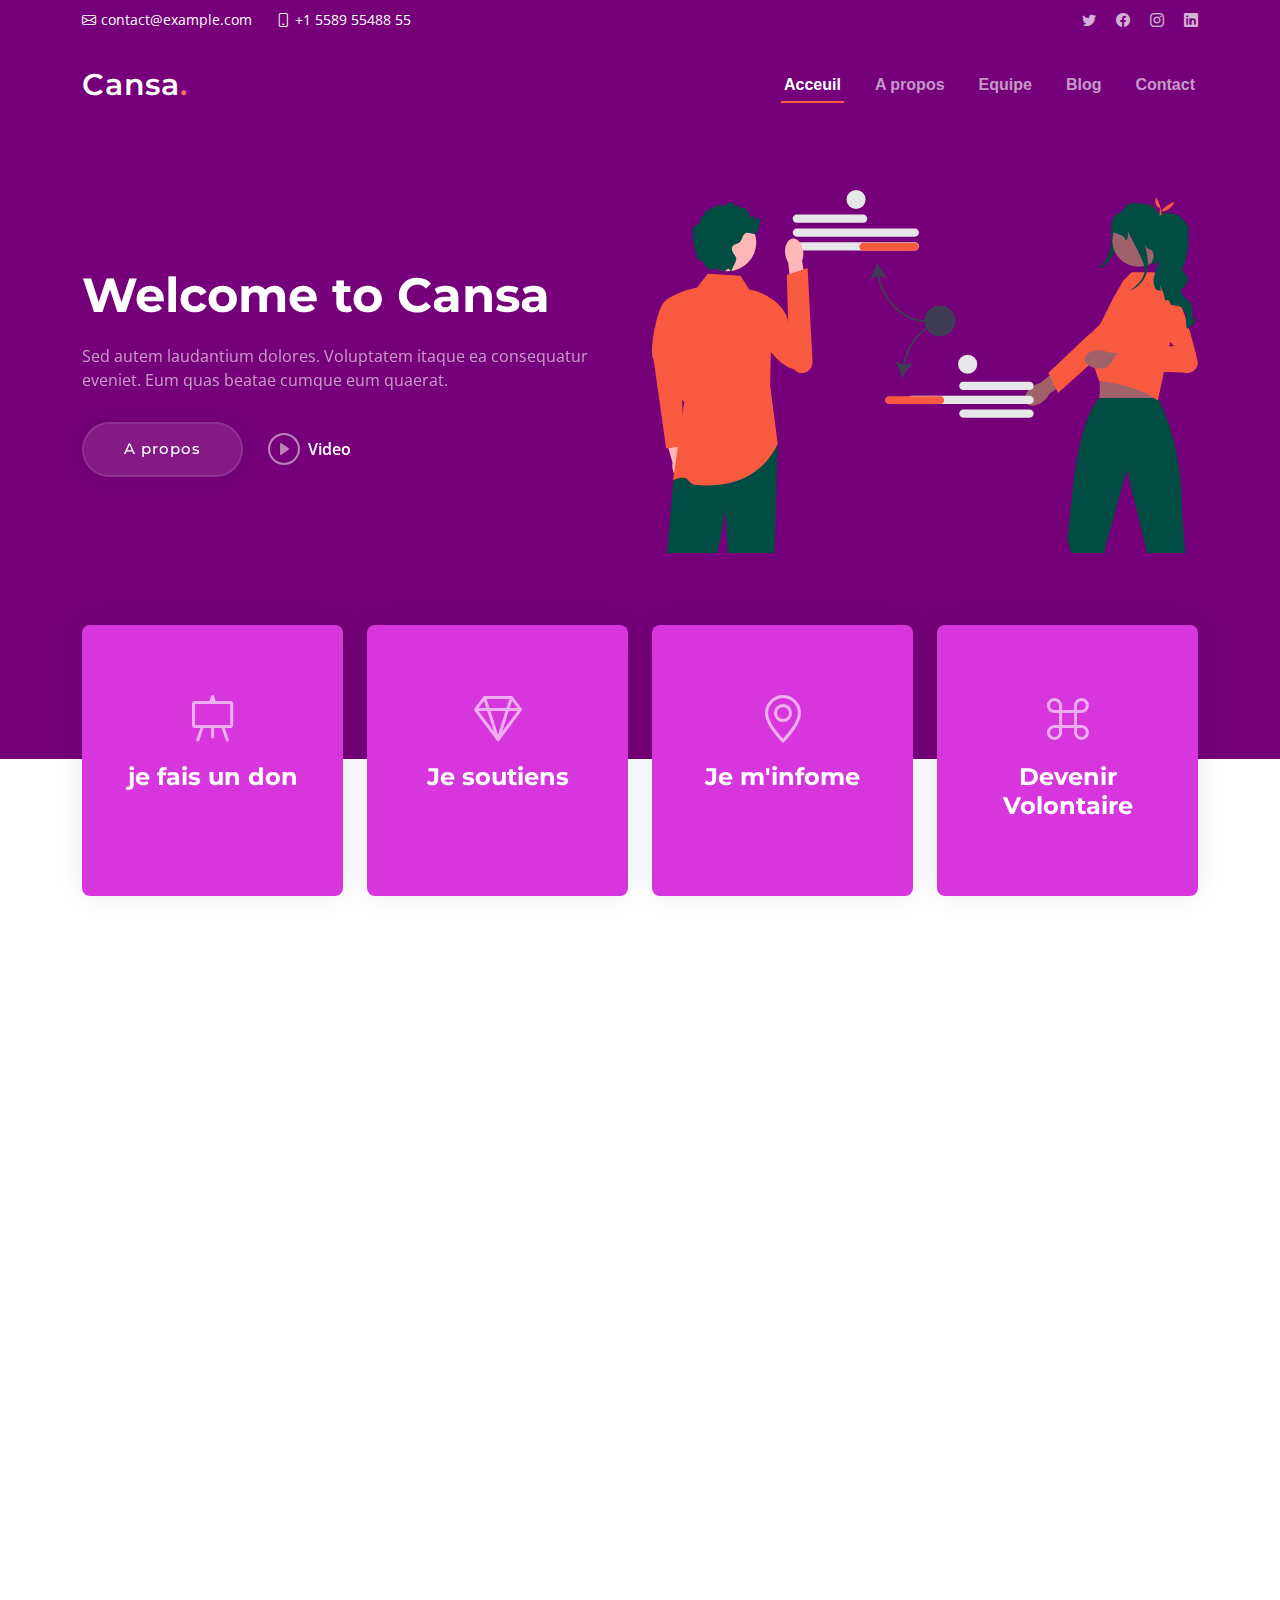
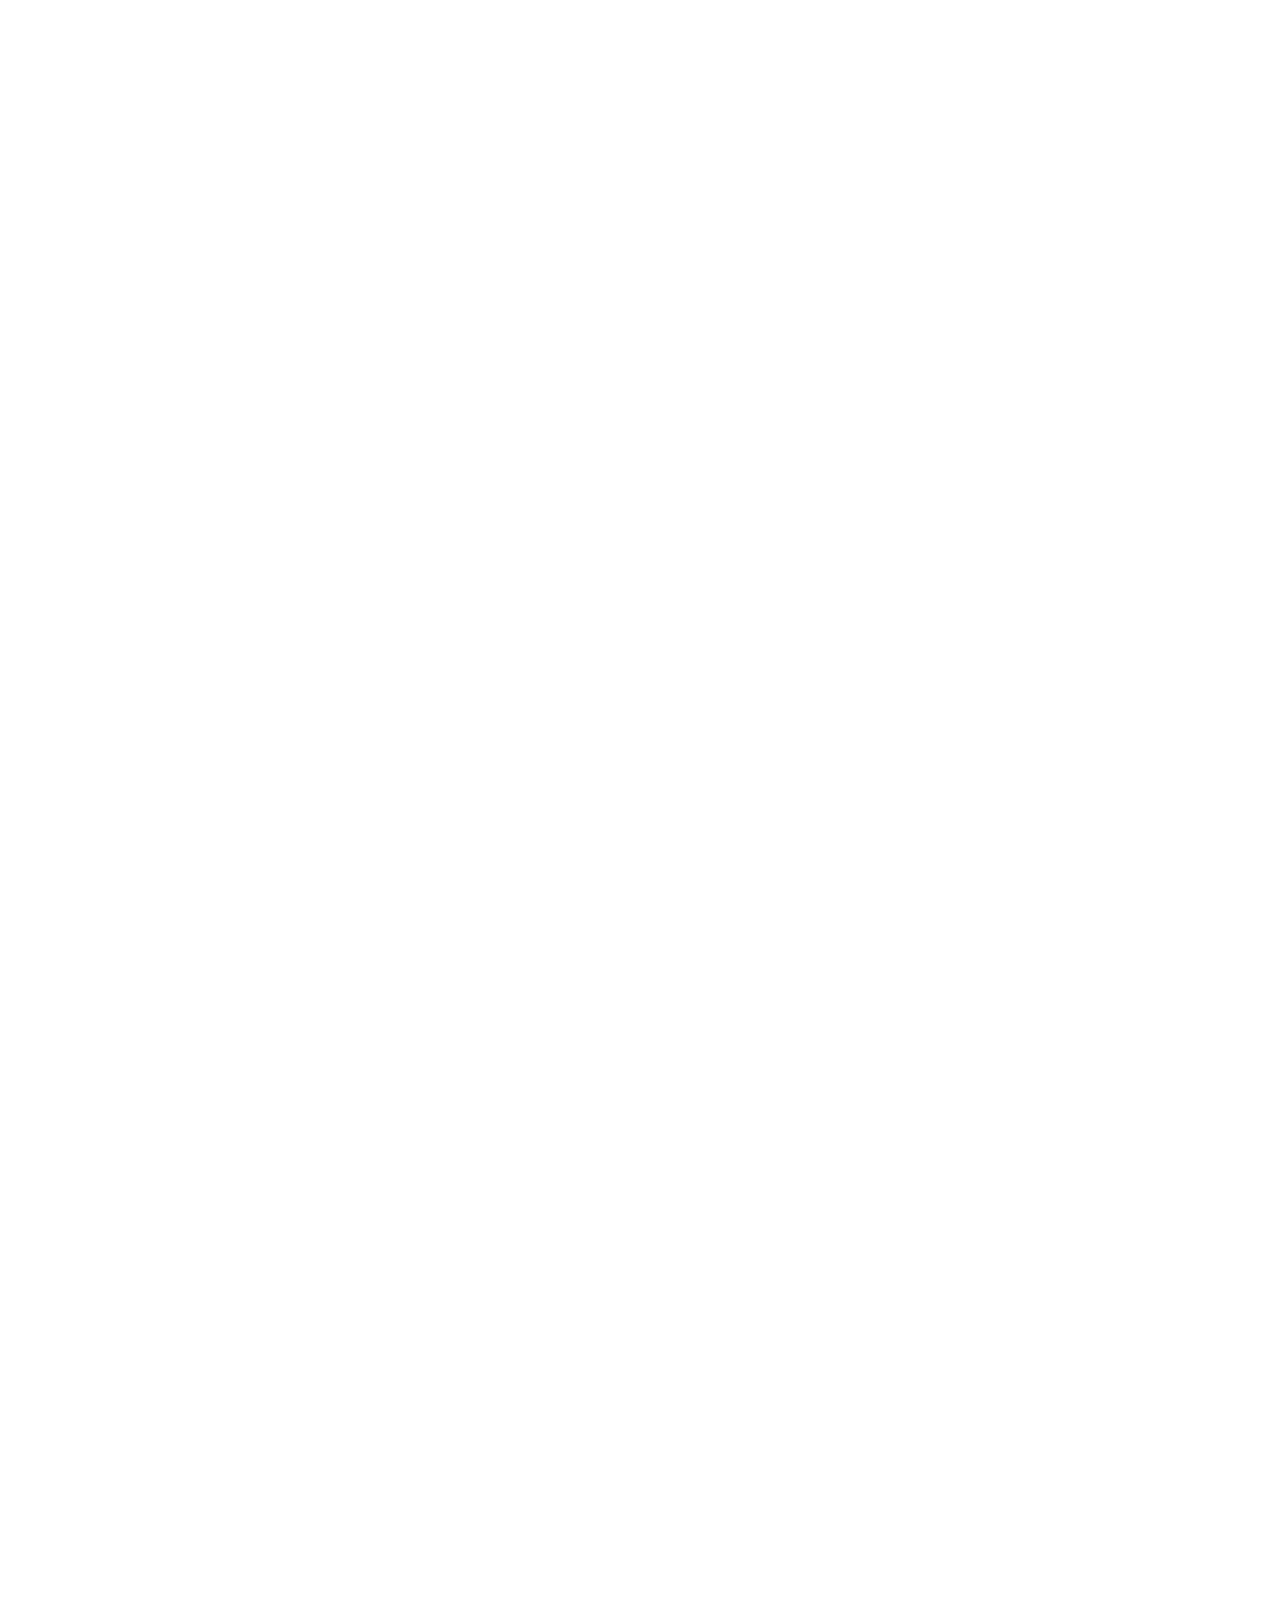
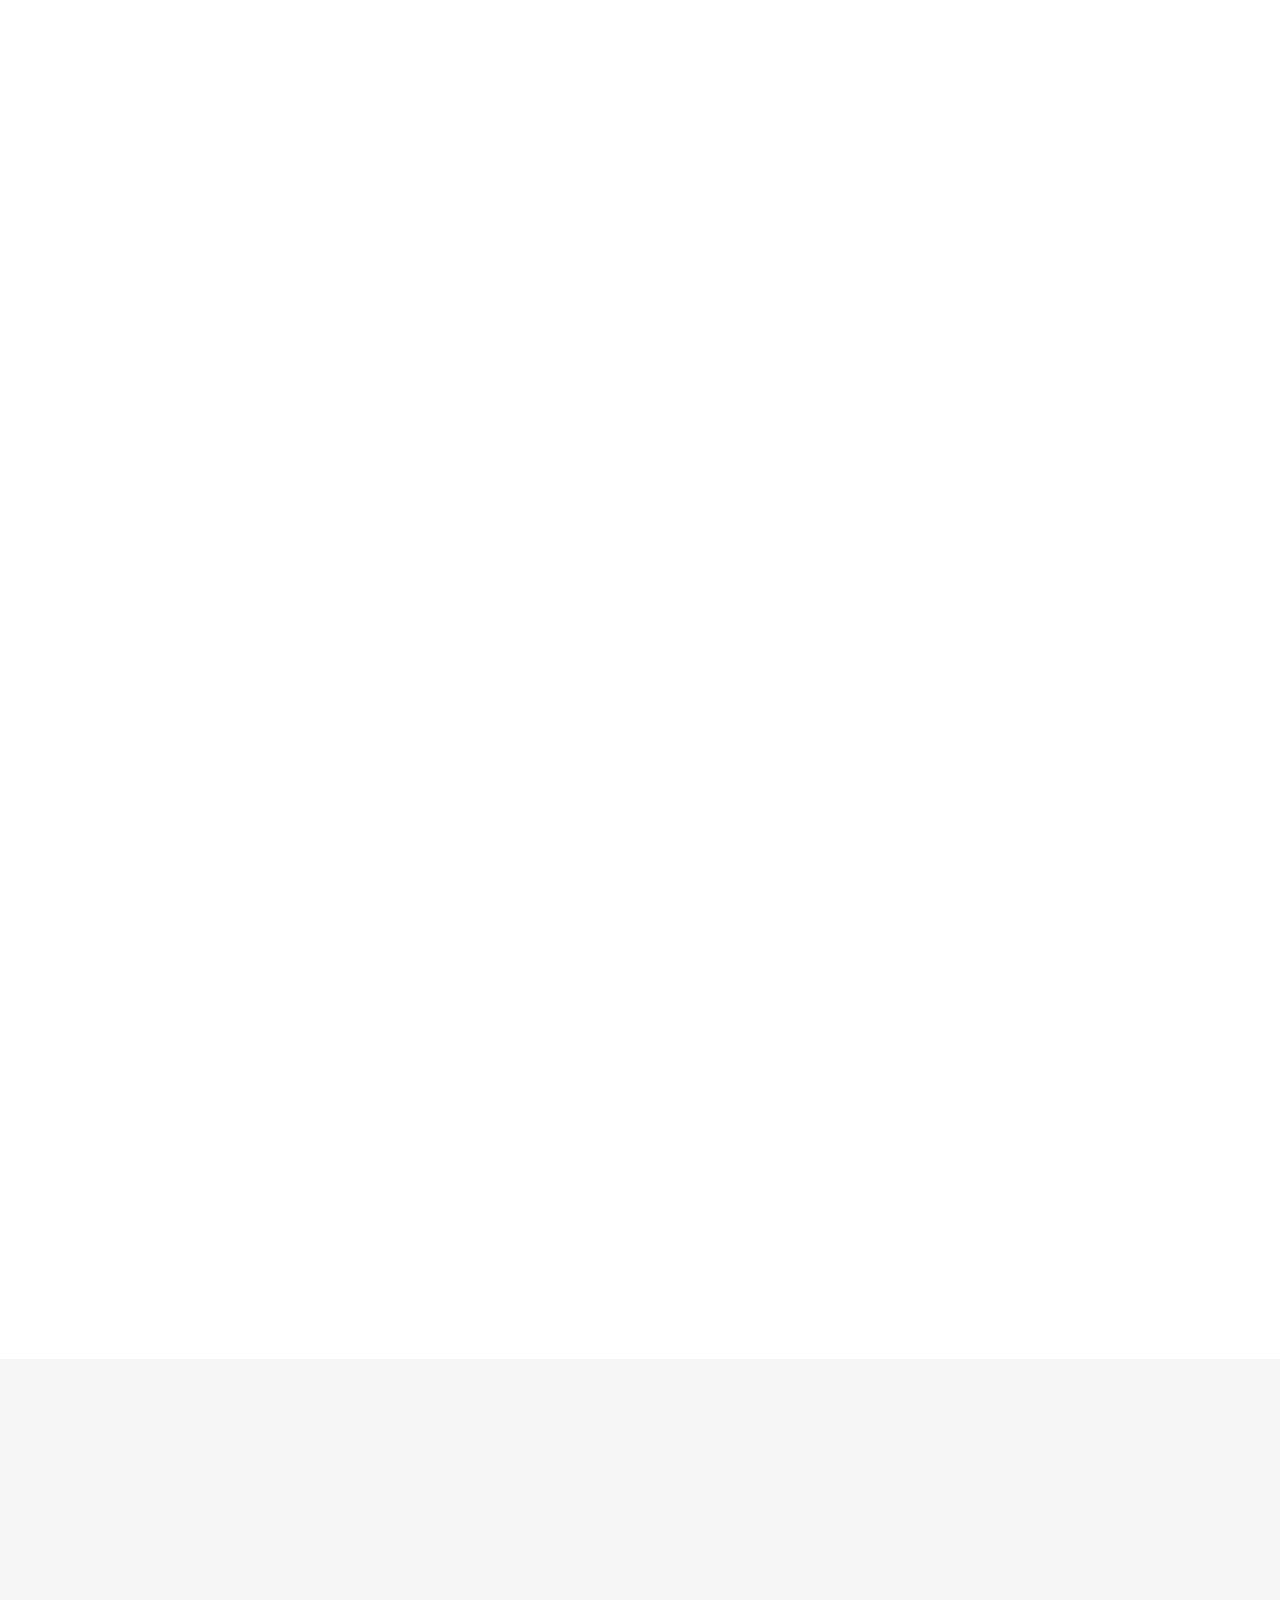
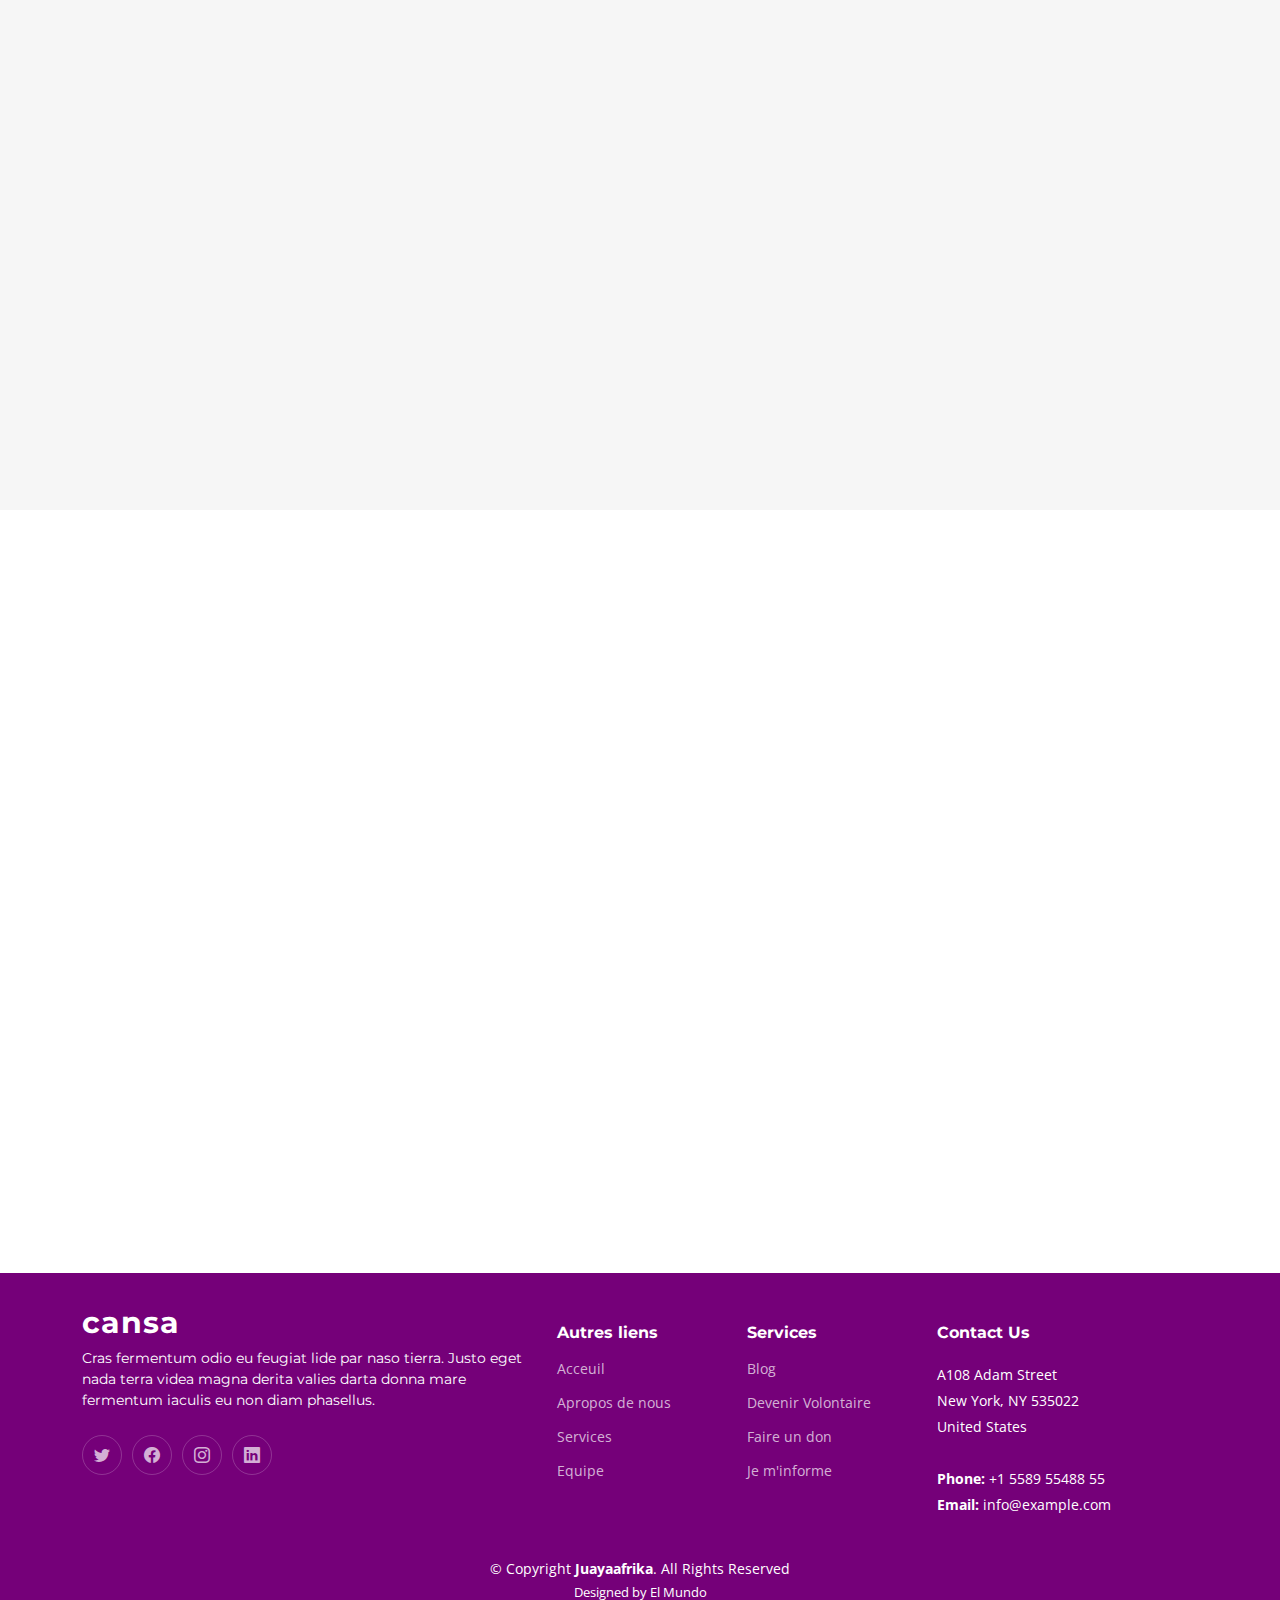
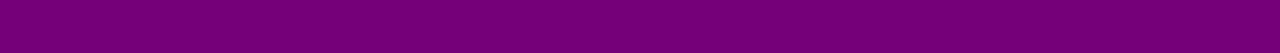
==== commit f0d53ee0: "footer update" ====
--- a/index.html
+++ b/index.html
@@ -832,14 +832,14 @@
 
   </main><!-- End #main -->
 
-  <!-- ======= Footer ======= -->
-  <footer id="footer" class="footer">
+   <!-- ======= Footer ======= -->
+   <footer id="footer" class="footer">
 
     <div class="container">
       <div class="row gy-4">
         <div class="col-lg-5 col-md-12 footer-info">
           <a href="index.html" class="logo d-flex align-items-center">
-            <span>Impact</span>
+            <span>cansa</span>
           </a>
           <p>Cras fermentum odio eu feugiat lide par naso tierra. Justo eget nada terra videa magna derita valies darta donna mare fermentum iaculis eu non diam phasellus.</p>
           <div class="social-links d-flex mt-4">
@@ -851,24 +851,24 @@
         </div>
 
         <div class="col-lg-2 col-6 footer-links">
-          <h4>Useful Links</h4>
+          <h4>Autres liens</h4>
           <ul>
-            <li><a href="#">Home</a></li>
-            <li><a href="#">About us</a></li>
+            <li><a href="#">Acceuil</a></li>
+            <li><a href="#">Apropos de nous</a></li>
             <li><a href="#">Services</a></li>
-            <li><a href="#">Terms of service</a></li>
-            <li><a href="#">Privacy policy</a></li>
+            <li><a href="#">Equipe</a></li>
+            <!-- <li><a href="#">Privacy policy</a></li> -->
           </ul>
         </div>
 
         <div class="col-lg-2 col-6 footer-links">
-          <h4>Our Services</h4>
+          <h4> Services</h4>
           <ul>
-            <li><a href="#">Web Design</a></li>
-            <li><a href="#">Web Development</a></li>
-            <li><a href="#">Product Management</a></li>
-            <li><a href="#">Marketing</a></li>
-            <li><a href="#">Graphic Design</a></li>
+            <li><a href="#">Blog</a></li>
+            <li><a href="#">Devenir Volontaire</a></li>
+            <li><a href="#">Faire un don</a></li>
+            <li><a href="#">Je m'informe</a></li>
+            <!-- <li><a href="#">Graphic Design</a></li> -->
           </ul>
         </div>
 
@@ -889,23 +889,22 @@
 
     <div class="container mt-4">
       <div class="copyright">
-        &copy; Copyright <strong><span>Impact</span></strong>. All Rights Reserved
+        &copy; Copyright <strong><span>Juayaafrika</span></strong>. All Rights Reserved
       </div>
       <div class="credits">
         <!-- All the links in the footer should remain intact. -->
         <!-- You can delete the links only if you purchased the pro version. -->
         <!-- Licensing information: https://bootstrapmade.com/license/ -->
         <!-- Purchase the pro version with working PHP/AJAX contact form: https://bootstrapmade.com/impact-bootstrap-business-website-template/ -->
-        Designed by <a href="https://bootstrapmade.com/">BootstrapMade</a>
+        Designed by <a href="https://bootstrapmade.com/">El Mundo</a>
       </div>
     </div>
 
   </footer><!-- End Footer -->
-  <!-- End Footer -->
 
   <a href="#" class="scroll-top d-flex align-items-center justify-content-center"><i class="bi bi-arrow-up-short"></i></a>
 
-  <div id="preloader"></div>
+  <!-- <div id="preloader"></div> -->
 
   <!-- Vendor JS Files -->
   <script src="assets/vendor/bootstrap/js/bootstrap.bundle.min.js"></script>
